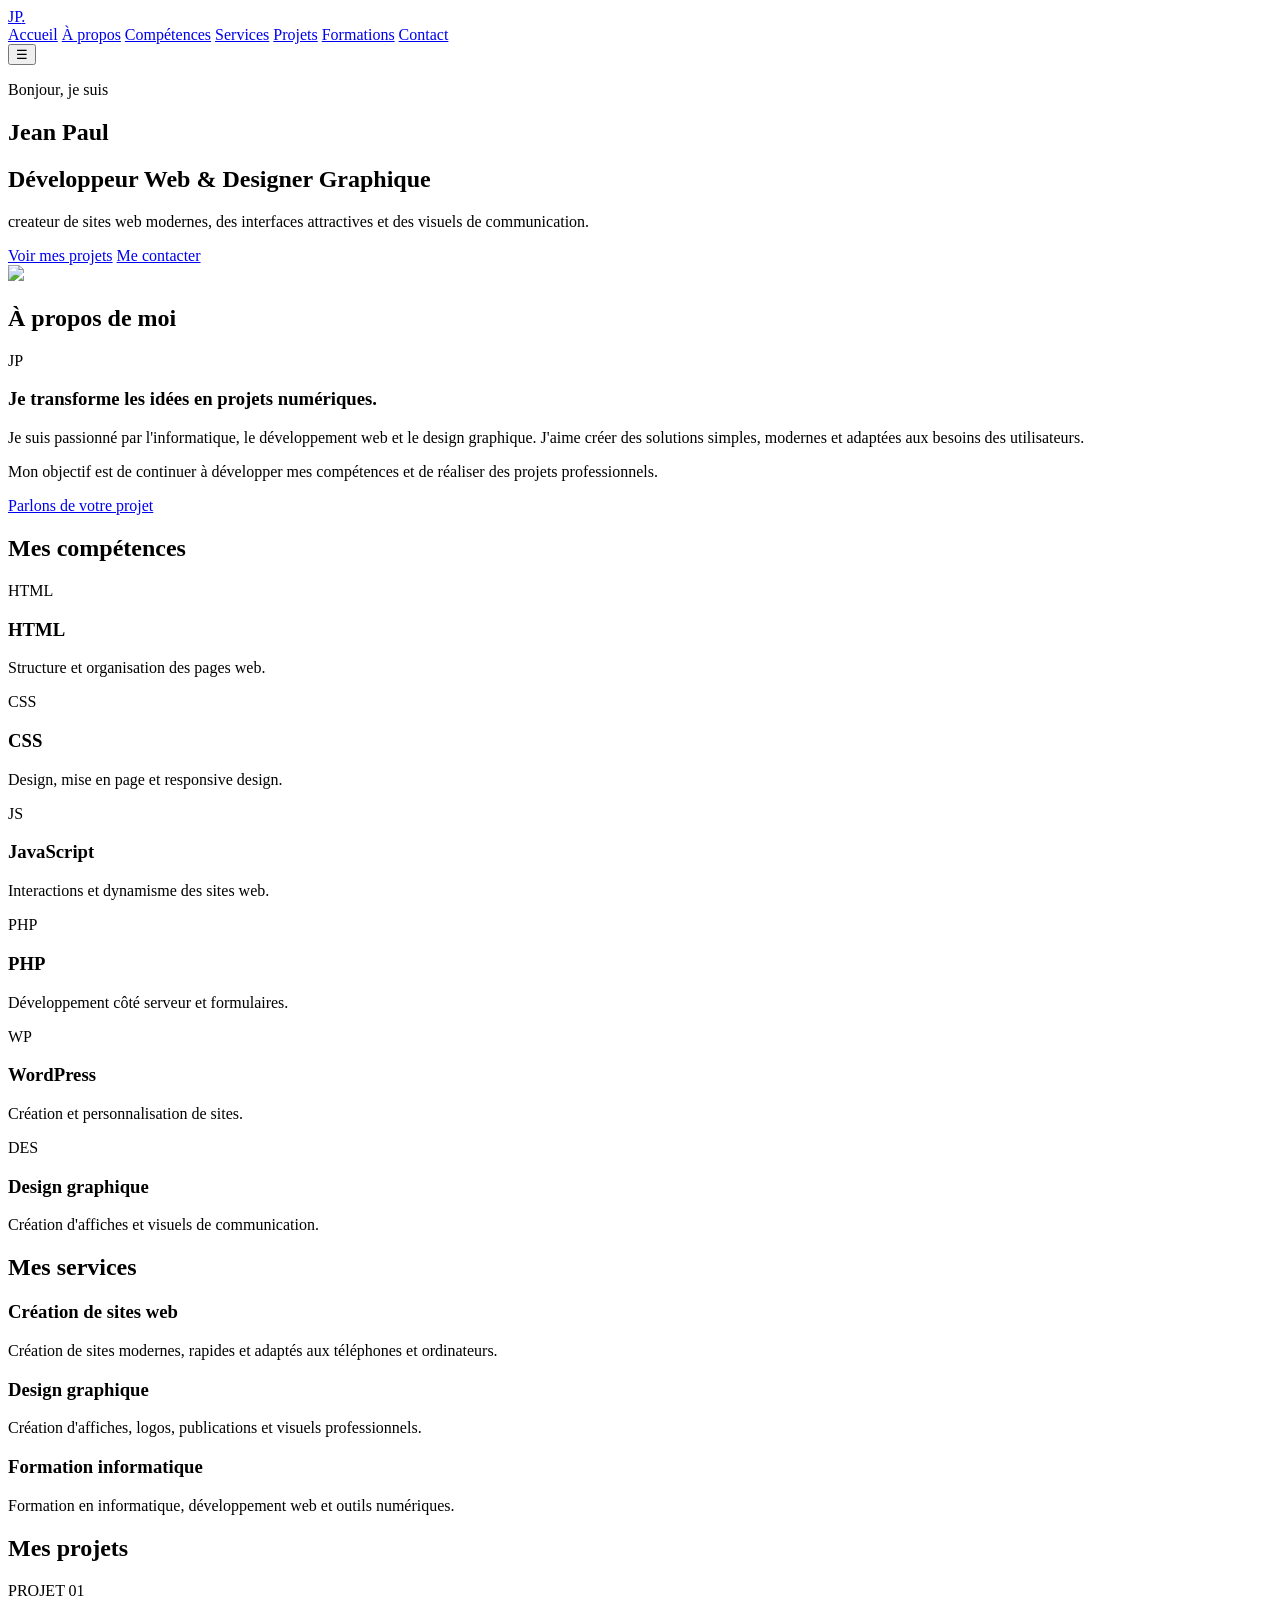
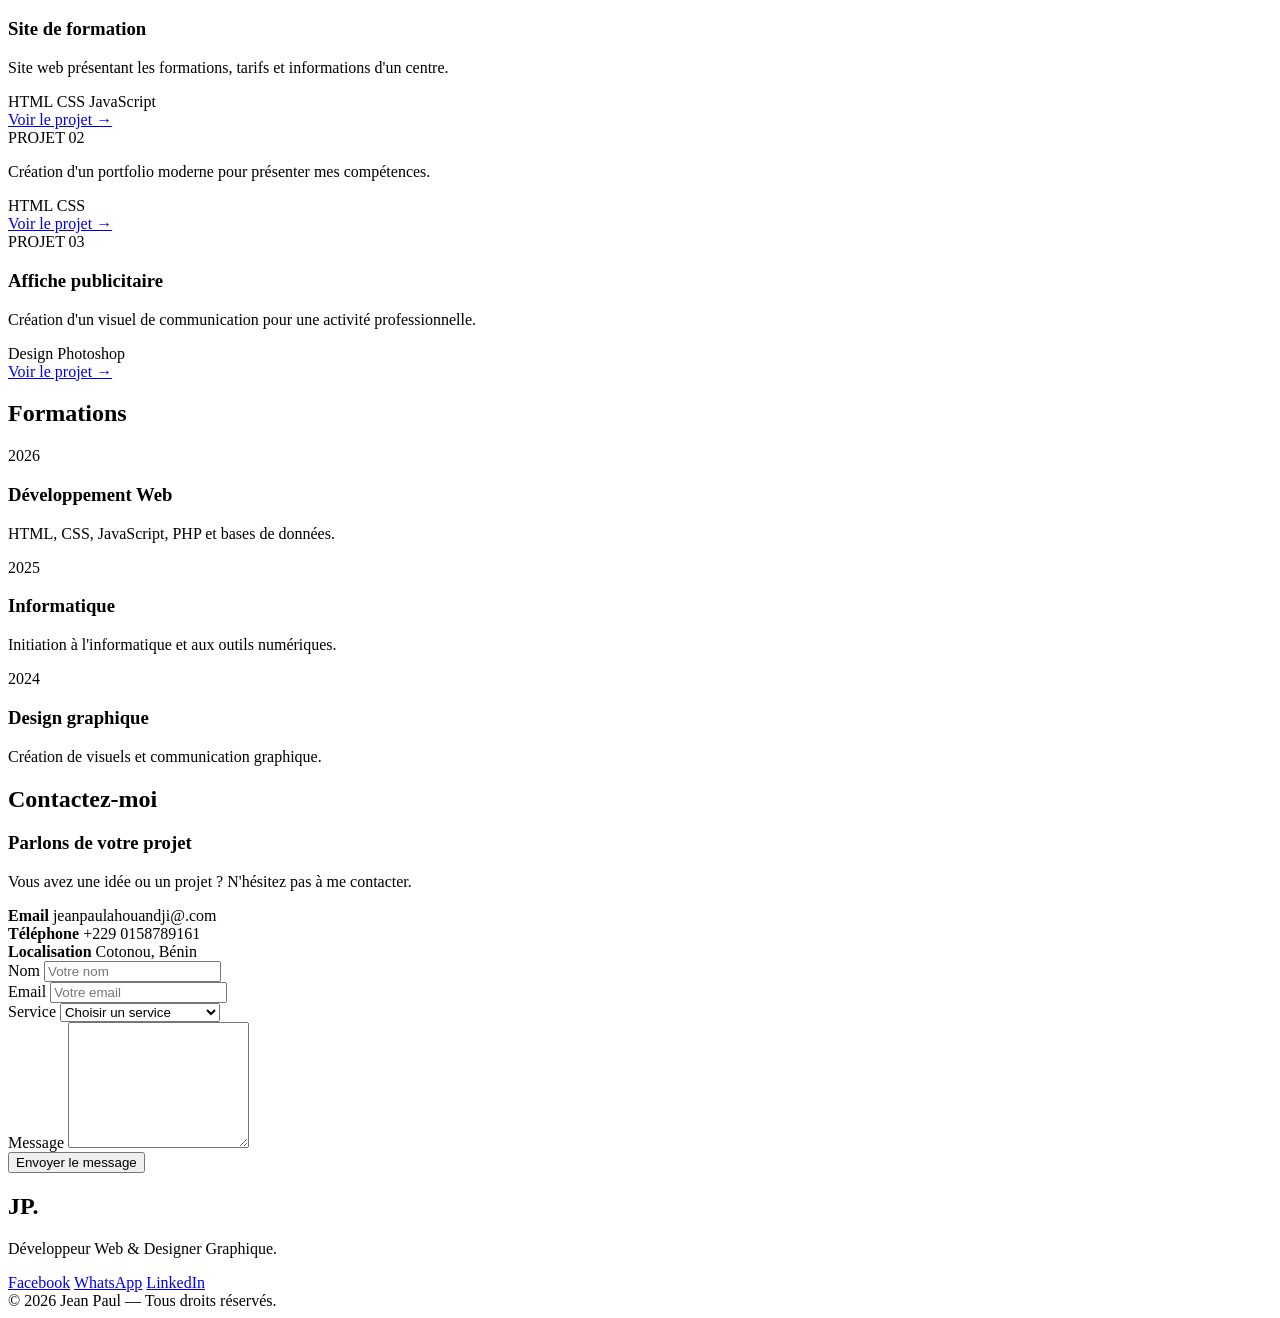
==== index.html @ d979c280 "Create index.html" ====
<!DOCTYPE html>
<html lang="fr">
<head>
    <meta charset="UTF-8">
    <meta name="viewport" content="width=device-width, initial-scale=1.0">

    <title>Jean Paul | Portfolio</title>

    <link rel="stylesheet" href="ptfoli.css">
</head>

<body>

    <header class="header">

        <a href="#accueil" class="logo">
            JP<span>.</span>
        </a>

        <nav class="navbar">
            <a href="#accueil">Accueil</a>
            <a href="#apropos">À propos</a>
            <a href="#competences">Compétences</a>
            <a href="#services">Services</a>
            <a href="#projets">Projets</a>
            <a href="#formations">Formations</a>
            <a href="#contact">Contact</a>
        </nav>

        <button class="menu-btn" id="menuBtn">☰</button>

    </header>

    <section class="hero" id="accueil">

        <div class="hero-content">

            <p class="intro">Bonjour, je suis</p>

            <h1>Jean Paul</h1>

            <h2>Développeur Web & Designer Graphique</h2>

            <p>
               createur  de sites web modernes, des interfaces
                attractives et des visuels de communication.
            </p>

            <div class="hero-buttons">
                <a href="#projets" class="btn">Voir mes projets</a>
                <a href="#contact" class="btn btn-outline">
                    Me contacter
                </a>
            </div>

        </div>

        <div class="hero-image">
            <div class="profile">
              <img src="profil.png"
            </div>
        </div>
            <path
                d="M0,160
                C240,80 400,100 600,160
                C800,220 1000,260 1200,180
                C1300,140 1370,120 1440,150
                L1440,320
                L0,320 Z">
            </path>
    </section>
    <section class="section" id="apropos">

        <div class="section-title">

            <h2>À propos de moi</h2>
        </div>

        <div class="about">

            <div class="about-image">
                <div class="about-box">
                    JP
                </div>
            </div>

            <div class="about-content">

                <h3>Je transforme les idées en projets numériques.</h3>

                <p>
                    Je suis passionné par l'informatique, le développement
                    web et le design graphique. J'aime créer des solutions
                    simples, modernes et adaptées aux besoins des utilisateurs.
                </p>

                <p>
                    Mon objectif est de continuer à développer mes
                    compétences et de réaliser des projets professionnels.
                </p>

                <a href="#contact" class="btn">
                    Parlons de votre projet
                </a>

            </div>

        </div>

    </section>


    <section class="section skills-section" id="competences">

        <div class="section-title">

            <h2>Mes compétences</h2>
        </div>

        <div class="skills">

            <div class="skill-card">
                <div class="skill-icon">HTML</div>
                <h3>HTML</h3>
                <p>Structure et organisation des pages web.</p>

            </div>

            <div class="skill-card">
                <div class="skill-icon">CSS</div>
                <h3>CSS</h3>
                <p>Design, mise en page et responsive design.</p>
            </div>

            <div class="skill-card">
                <div class="skill-icon">JS</div>
                <h3>JavaScript</h3>
                <p>Interactions et dynamisme des sites web.</p>
                <div class="progress">
                    <span style="width: 65%;"></span>
                </div>
            </div>

            <div class="skill-card">
                <div class="skill-icon">PHP</div>
                <h3>PHP</h3>
                <p>Développement côté serveur et formulaires.</p>
                <div class="progress">
                    <span style="width: 60%;"></span>
                </div>
            </div>

            <div class="skill-card">
                <div class="skill-icon">WP</div>
                <h3>WordPress</h3>
                <p>Création et personnalisation de sites.</p>
                <div class="progress">
                    <span style="width: 75%;"></span>
                </div>
            </div>

            <div class="skill-card">
                <div class="skill-icon">DES</div>
                <h3>Design graphique</h3>
                <p>Création d'affiches et visuels de communication.</p>
                <div class="progress">
                    <span style="width: 80%;"></span>
                </div>
            </div>

        </div>

    </section>


    <section class="section" id="services">

        <div class="section-title">
            <h2>Mes services</h2>
        </div>

        <div class="services">

            <div class="service-card">
                <div class="service-icon"></div>
                <h3>Création de sites web</h3>
                <p>
                    Création de sites modernes, rapides et adaptés
                    aux téléphones et ordinateurs.
                </p>
            </div>

            <div class="service-card">
                <div class="service-icon"></div>
                <h3>Design graphique</h3>
                <p>
                    Création d'affiches, logos, publications
                    et visuels professionnels.
                </p>
            </div>

            <div class="service-card">
                <div class="service-icon"></div>
                <h3>Formation informatique</h3>
                <p>
                    Formation en informatique, développement web
                    et outils numériques.
                </p>
            </div>

        </div>

    </section>



    <section class="section projects-section" id="projets">

        <div class="section-title">
            <h2>Mes projets</h2>
        </div>

        <div class="projects">

            <article class="project-card">

                <div class="project-image">
                    PROJET 01
                </div>

                <div class="project-content">
                    <h3>Site de formation</h3>

                    <p>
                        Site web présentant les formations,
                        tarifs et informations d'un centre.
                    </p>

                    <div class="tags">
                        <span>HTML</span>
                        <span>CSS</span>
                        <span>JavaScript</span>
                    </div>

                    <a href="http://localhost:8158/devoir.html" class="project-link">
                        Voir le projet →
                    </a>
                </div>

            </article>


            <article class="project-card">

                <div class="project-image">
                    PROJET 02
                </div>

                <div class="project-content">

                    <p>
                        Création d'un portfolio moderne
                        pour présenter mes compétences.
                    </p>

                    <div class="tags">
                        <span>HTML</span>
                        <span>CSS</span>
                    </div>

                    <a href="http://localhost:8158/devoir.html" class="project-link">
                        Voir le projet →
                    </a>
                </div>

            </article>


            <article class="project-card">

                <div class="project-image">
                    PROJET 03
                </div>

                <div class="project-content">
                    <h3>Affiche publicitaire</h3>

                    <p>
                        Création d'un visuel de communication
                        pour une activité professionnelle.
                    </p>

                    <div class="tags">
                        <span>Design</span>
                        <span>Photoshop</span>
                    </div>

                    <a href="http://localhost:8158/devoir.html" class="project-link">
                        Voir le projet →
                    </a>
                </div>

            </article>

        </div>

    </section>


    <section class="section" id="formations">

        <div class="section-title">

            <h2>Formations</h2>
        </div>

        <div class="timeline">

            <div class="timeline-item">
                <div class="timeline-date">2026</div>

                <div class="timeline-content">
                    <h3>Développement Web</h3>
                    <p>
                        HTML, CSS, JavaScript, PHP et bases de données.
                    </p>
                </div>
            </div>

            <div class="timeline-item">
                <div class="timeline-date">2025</div>

                <div class="timeline-content">
                    <h3>Informatique</h3>
                    <p>
                        Initiation à l'informatique et aux outils numériques.
                    </p>
                </div>
            </div>

            <div class="timeline-item">
                <div class="timeline-date">2024</div>

                <div class="timeline-content">
                    <h3>Design graphique</h3>
                    <p>
                        Création de visuels et communication graphique.
                    </p>
                </div>
            </div>

        </div>

    </section>



    <section class="section contact-section" id="contact">

        <div class="section-title">
            <h2>Contactez-moi</h2>
        </div>

        <div class="contact-container">

            <div class="contact-info">

                <h3>Parlons de votre projet</h3>

                <p>
                    Vous avez une idée ou un projet ?
                    N'hésitez pas à me contacter.
                </p>

                <div class="contact-item">
                    <strong>Email</strong>
                    <span>jeanpaulahouandji@.com</span>
                </div>

                <div class="contact-item">
                    <strong> Téléphone</strong>
                    <span>+229 0158789161</span>
                </div>

                <div class="contact-item">
                    <strong> Localisation</strong>
                    <span>Cotonou, Bénin</span>
                </div>

            </div>


            <form class="contact-form" id="contactForm">

                <div class="form-group">
                    <label for="nom">Nom</label>
                    <input
                        type="text"
                        id="nom"
                        placeholder="Votre nom"
                        required>
                </div>

                <div class="form-group">
                    <label for="email">Email</label>
                    <input
                        type="email"
                        id="email"
                        placeholder="Votre email"
                        required>
                </div>

                <div class="form-group">
                    <label for="service">Service</label>

                    <select id="service">

                        <option value="">
                            Choisir un service
                        </option>

                        <option value="site">
                            Création de site web
                        </option>

                        <option value="design">
                            Design graphique
                        </option>

                        <option value="formation">
                            Formation informatique
                        </option>

                    </select>

                </div>

                <div class="form-group">
                    <label for="message">Message</label>

                    <textarea
                        id="message"
                        rows="8"
                        placeholder="Votre message"
                        required>
                    </textarea>

                </div>

                <button type="submit" class="btn">
                    Envoyer le message
                </button>

            </form>

        </div>

    </section>



    <footer class="footer">

        <div class="footer-content">

            <div>
                <h2>JP<span>.</span></h2>
                <p>
                    Développeur Web & Designer Graphique.
                </p>
            </div>

            <div class="socials">
                <a href="jp ahouandji">Facebook</a>
                <a href="0158789161">WhatsApp</a>
                <a href="jean paul ahouandji">LinkedIn</a>
            </div>

        </div>

        <div class="copyright">
            © 2026 Jean Paul — Tous droits réservés.
        </div>

    </footer>



</body>
</html>
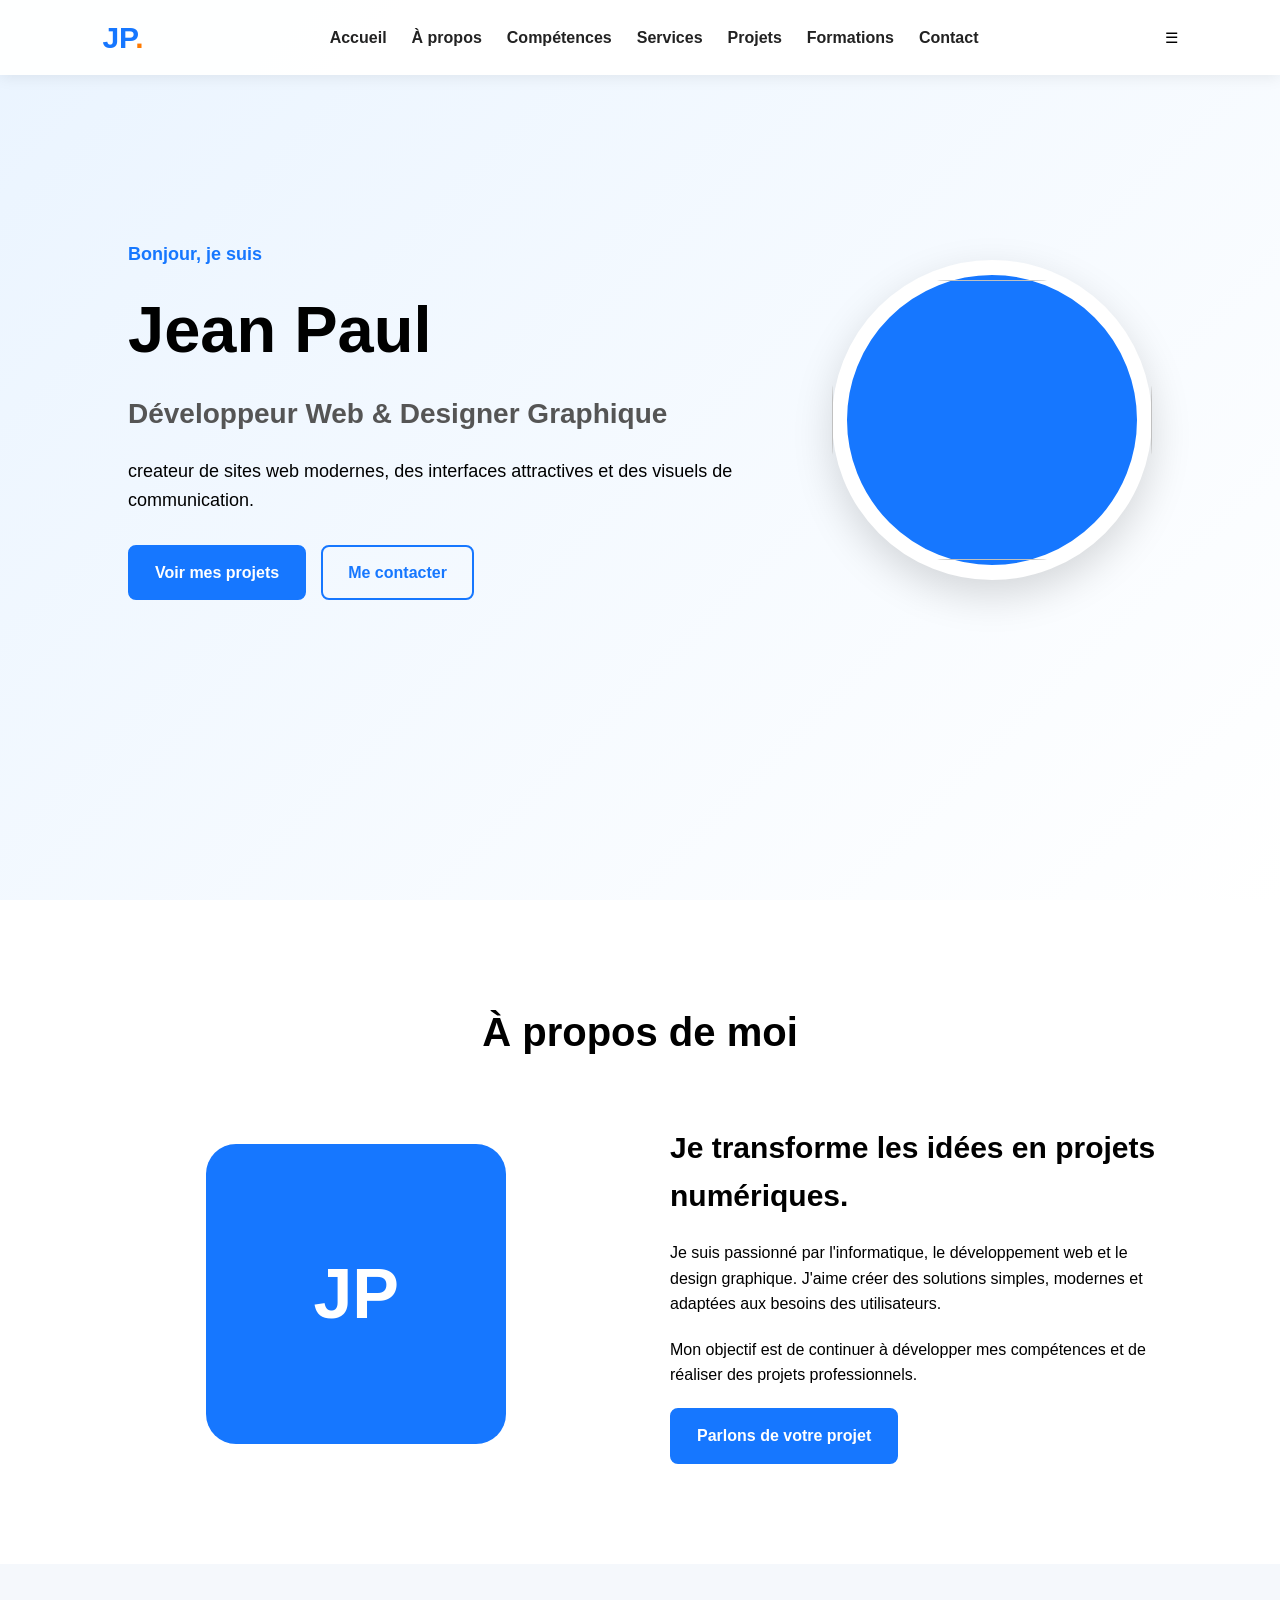
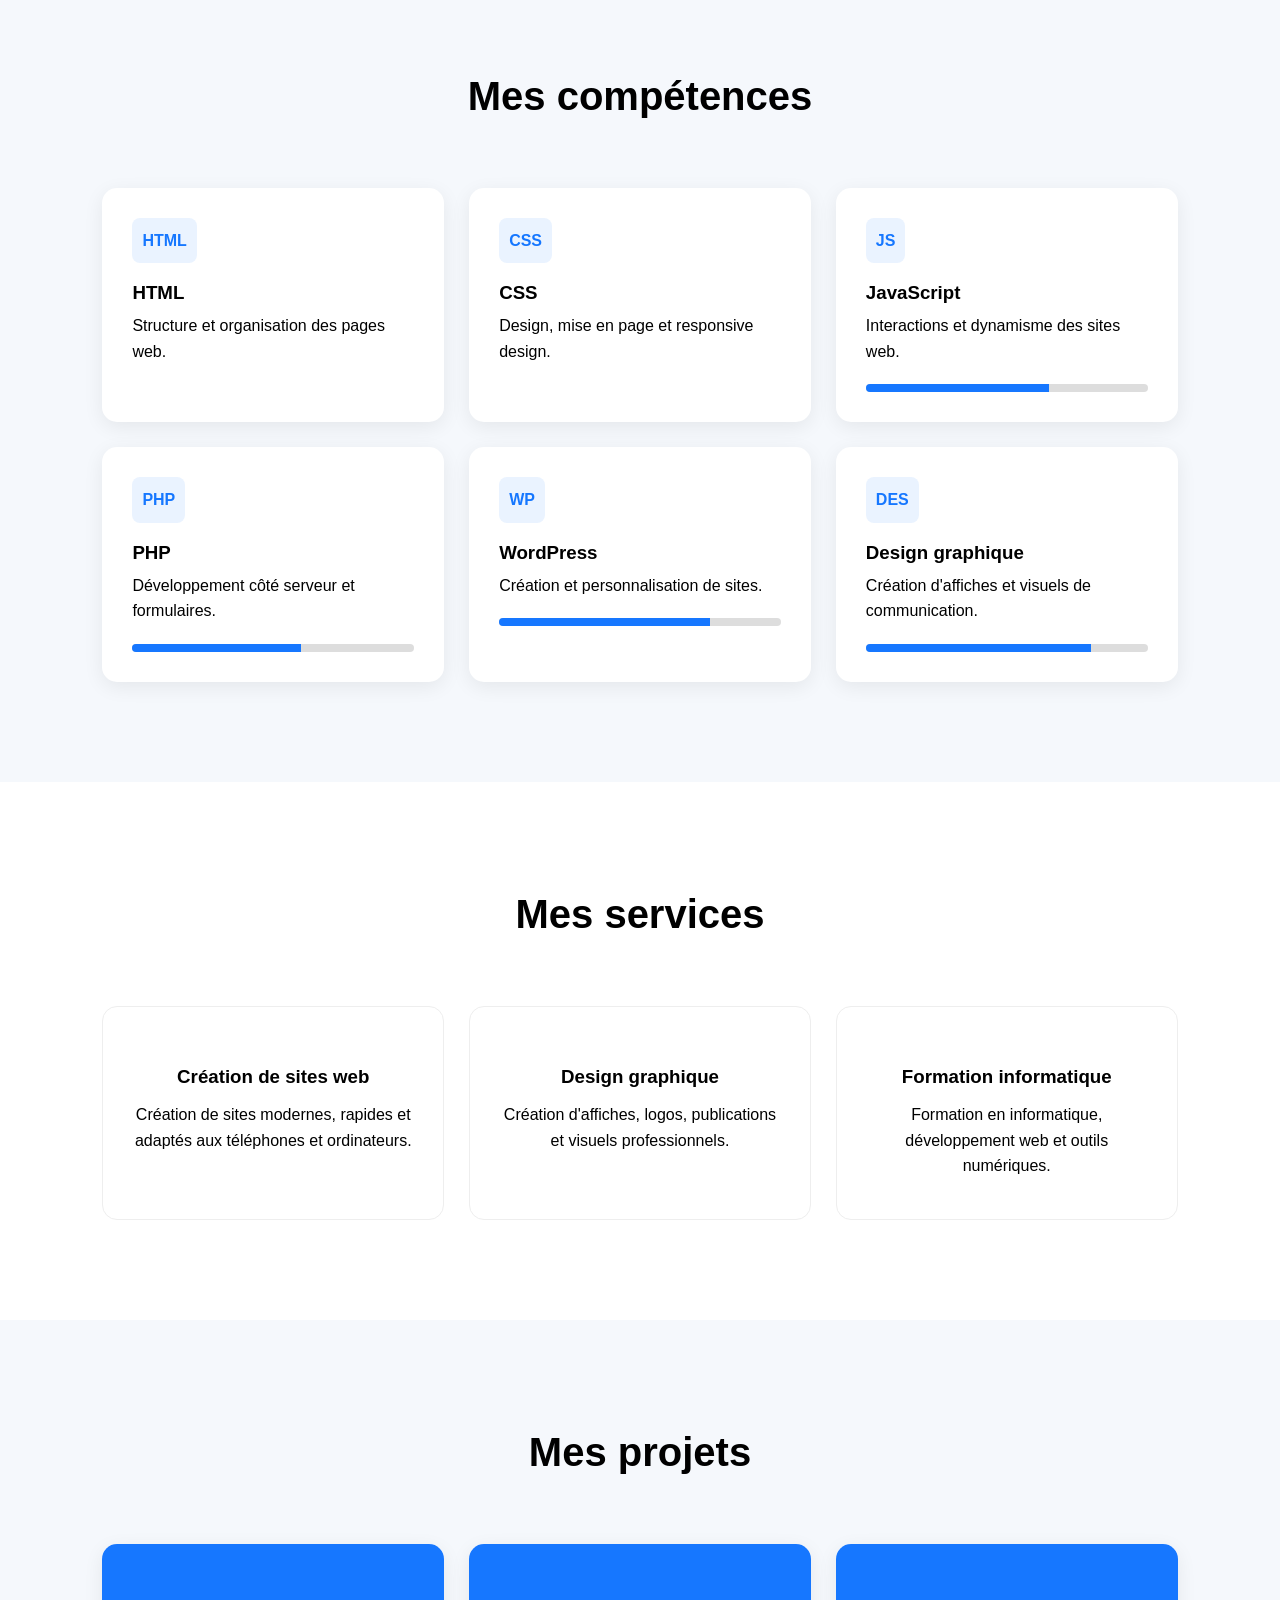
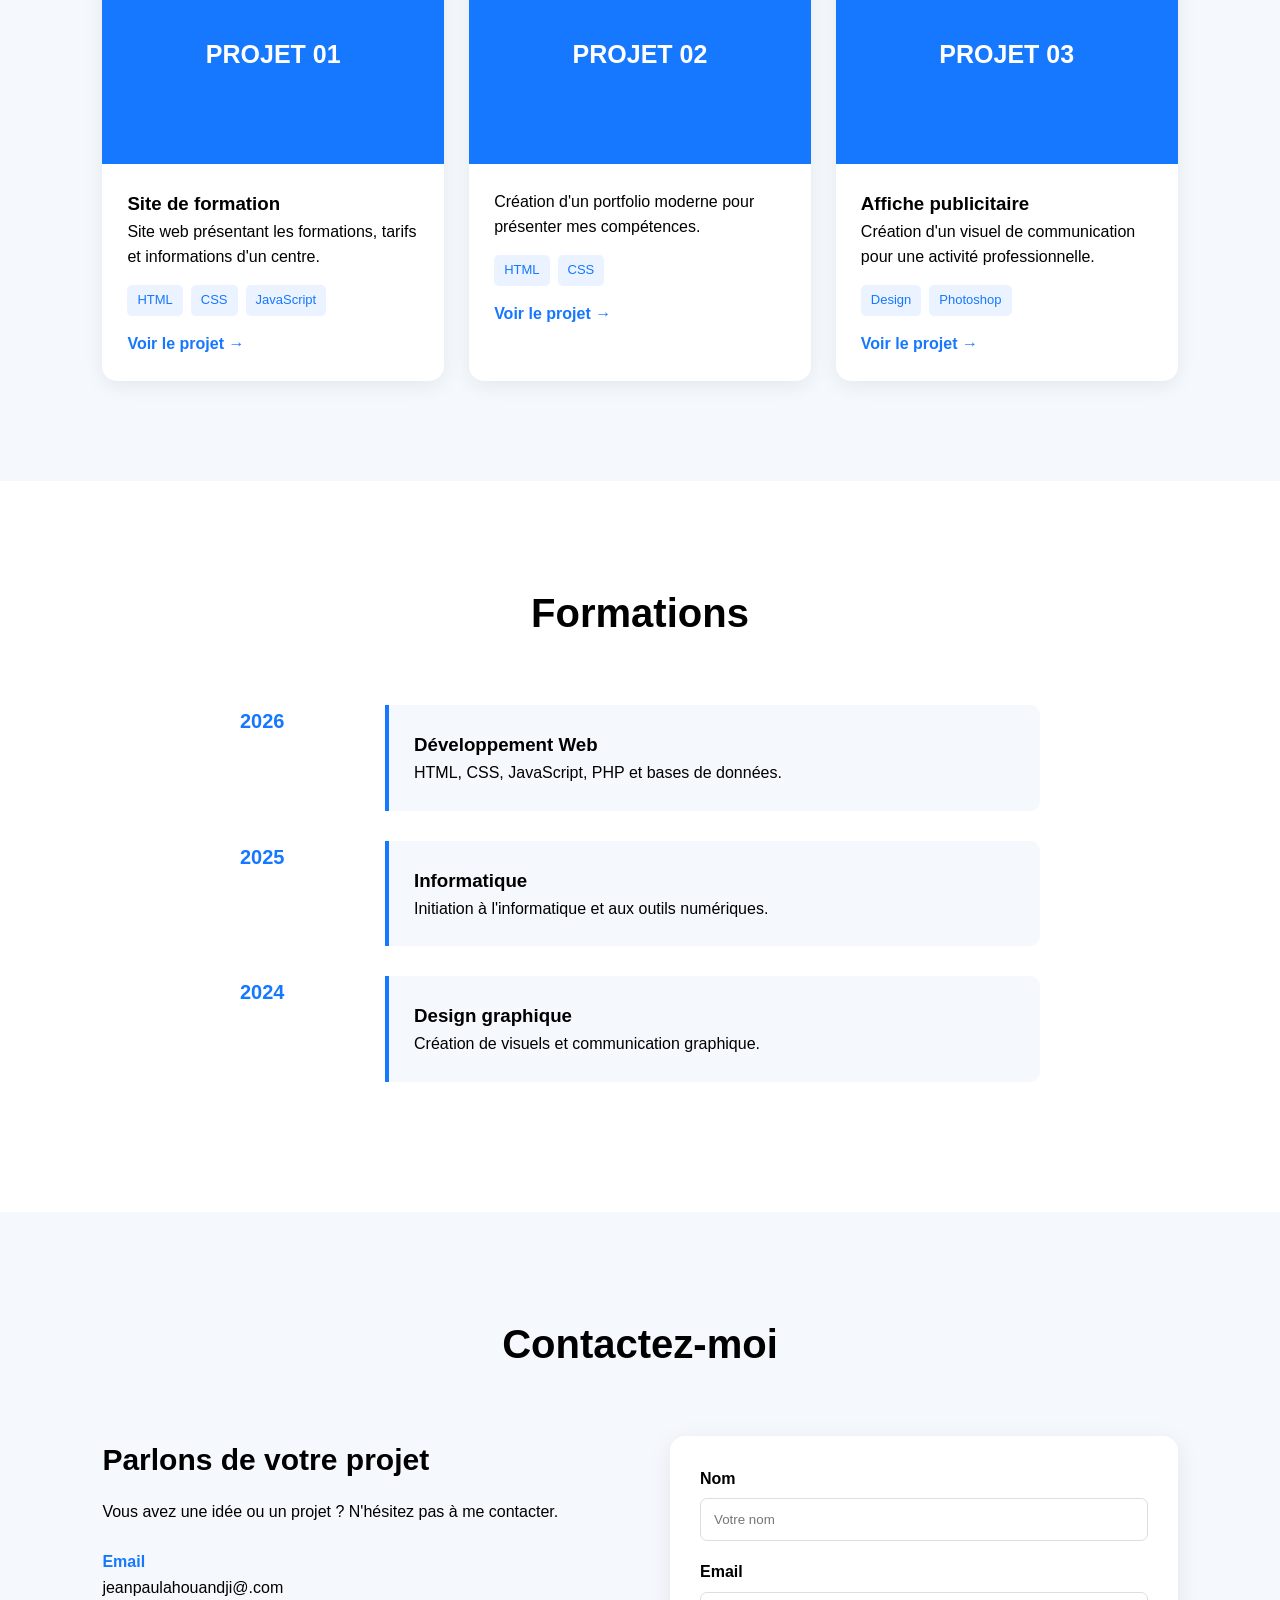
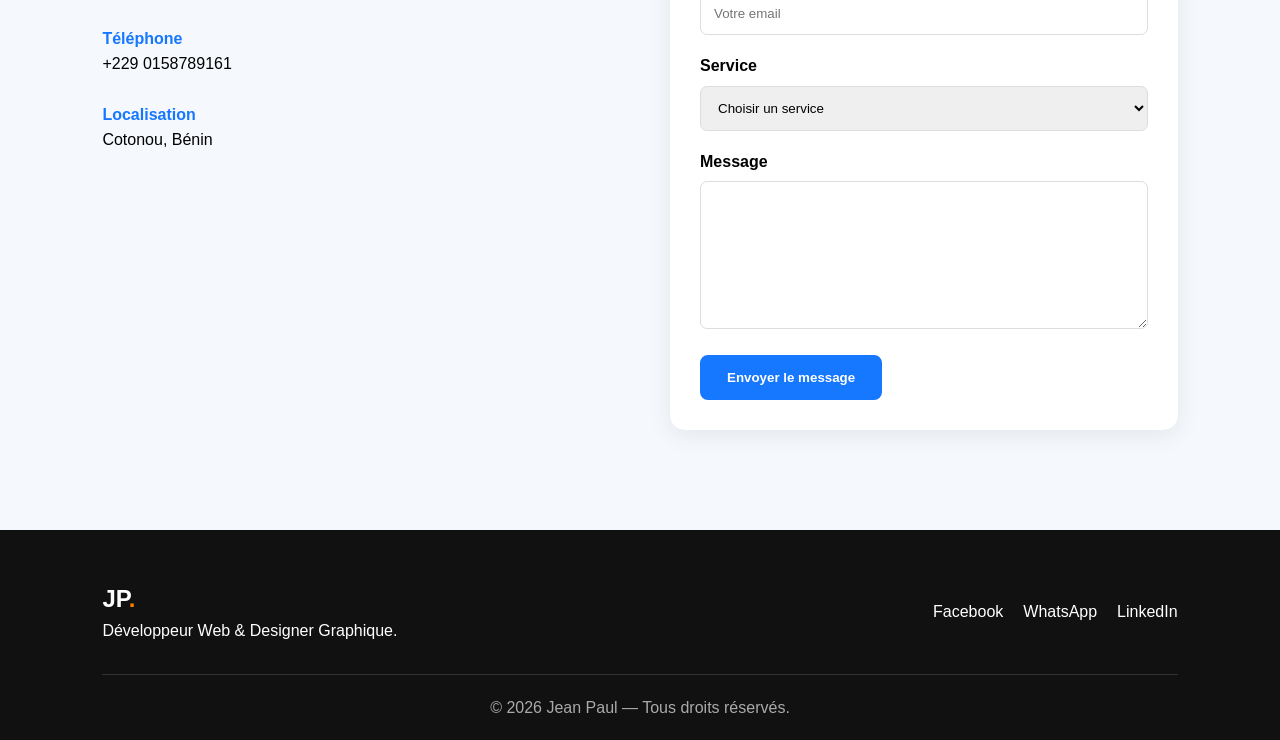
==== commit 264d8604: "Update index.html" ====
--- a/index.html
+++ b/index.html
@@ -6,7 +6,7 @@
 
     <title>Jean Paul | Portfolio</title>
 
-    <link rel="stylesheet" href="ptfoli.css">
+    <link rel="stylesheet" href="Ptfoli.css">
 </head>
 
 <body>
--- a/Ptfoli.css
+++ b/Ptfoli.css
@@ -0,0 +1,736 @@
+
+
+* {
+    margin: 0;
+    padding: 0;
+    box-sizing: border-box;
+}
+
+html {
+    scroll-behavior: smooth;
+}
+
+body {
+    font-family: Arial, sans-serif;
+    color: black;
+    background-image:url="Bobo.png";
+    line-height: 1.6;
+  background-image:
+}
+
+a {
+    text-decoration: none;
+}
+
+ul {
+    list-style: none;
+}
+
+
+
+.header {
+    position: fixed;
+    top: 0;
+    left: 0;
+    width: 100%;
+    height: 75px;
+
+    display: flex;
+    align-items: center;
+    justify-content: space-between;
+
+    padding: 0 8%;
+
+    background: rgba(255, 255, 255, 0.95);
+
+    box-shadow: 0 2px 15px rgba(0, 0, 0, 0.08);
+
+    z-index: 1000;
+}
+
+.logo {
+    font-size: 30px;
+    font-weight: bold;
+    color: #1677ff;
+}
+
+.logo span,
+.footer span {
+    color: #ff7a00;
+}
+
+.navbar {
+    display: flex;
+    gap: 25px;
+}
+
+.navbar a {
+    color: #222;
+    font-weight: 600;
+    transition: 0.3s;
+}
+
+.navbar a:hover {
+    color: #1677ff;
+}
+
+.menu-btn {
+    display: flex;
+    border: none;
+    background: none;
+    font-size: 15px;
+    cursor: pointer;
+  
+  
+}
+
+
+
+.hero {
+    min-height: 100vh;
+
+    position: relative;
+    overflow: hidden;
+
+    display: flex;
+    align-items: center;
+    justify-content: space-between;
+
+    padding: 120px 10% 180px;
+
+    background: linear-gradient(
+        135deg,
+        #eaf4ff,
+        #ffffff
+    );
+}
+
+.hero-content {
+    max-width: 650px;
+    position: relative;
+    z-index: 2;
+}
+
+.intro {
+    color: #1677ff;
+    font-size: 20px;
+    font-weight: bold;
+}
+
+.hero h1 {
+    font-size: 65px;
+    margin: 10px 0;
+}
+
+.hero h2 {
+    color: #555;
+    font-size: 28px;
+    margin-bottom: 20px;
+}
+
+.hero-content > p {
+    font-size: 18px;
+}
+
+.hero-buttons {
+    display: flex;
+    gap: 15px;
+    margin-top: 30px;
+}
+
+.btn {
+    display: inline-block;
+
+    padding: 13px 25px;
+
+    border-radius: 8px;
+
+    background: #1677ff;
+    color: white;
+
+    border: 2px solid #1677ff;
+
+    font-weight: bold;
+
+    cursor: pointer;
+
+    transition: 0.3s;
+}
+
+.btn:hover {
+    background: #0d5dcc;
+    transform: translateY(-3px);
+}
+
+.btn-outline {
+    background: transparent;
+    color: #1677ff;
+}
+
+.btn-outline:hover {
+    color: white;
+}
+
+.hero-image {
+    position: relative;
+    z-index: 2;
+ 
+}
+div img {
+   width:320px;
+  height:280px;
+  border-radius:120px;
+}
+.profile {
+    width: 320px;
+    height: 320px;
+
+    border-radius: 50%;
+
+    display: flex;
+    align-items: center;
+    justify-content: center;
+
+    background: #1677ff;
+
+    color: white;
+
+    font-size: 80px;
+    font-weight: bold;
+
+    border: 15px solid white;
+
+    box-shadow: 0 15px 40px rgba(0, 0, 0, 0.15);
+}
+
+
+
+
+.wave {
+    position: absolute;
+
+    bottom: -1px;
+    left: 0;
+
+    width: 100%;
+    height: 180px;
+}
+
+.wave path {
+    fill: white;
+}
+
+
+.section {
+    padding: 100px 8%;
+}
+
+.section-title {
+    text-align: center;
+    margin-bottom: 60px;
+}
+
+.section-title p {
+    color: #1677ff;
+    font-weight: bold;
+}
+
+.section-title h2 {
+    font-size: 40px;
+}
+
+.about {
+    max-width: 1100px;
+    margin: auto;
+
+    display: grid;
+    grid-template-columns: 1fr 1fr;
+    gap: 60px;
+
+    align-items: center;
+}
+
+.about-image {
+    display: flex;
+    justify-content: center;
+}
+
+.about-box {
+    width: 300px;
+    height: 300px;
+
+    display: flex;
+    justify-content: center;
+    align-items: center;
+
+    border-radius: 30px;
+
+    background: #1677ff;
+
+    color: white;
+
+    font-size: 70px;
+    font-weight: bold;
+}
+
+.about-content h3 {
+    font-size: 30px;
+    margin-bottom: 20px;
+}
+
+.about-content p {
+    margin-bottom: 20px;
+}
+
+
+
+.skills-section {
+    background: #f5f8fc;
+}
+
+.skills {
+    max-width: 1200px;
+    margin: auto;
+
+    display: grid;
+    grid-template-columns: repeat(3, 1fr);
+    gap: 25px;
+}
+
+.skill-card {
+    padding: 30px;
+
+    background: white;
+
+    border-radius: 15px;
+
+    box-shadow: 0 5px 20px rgba(0, 0, 0, 0.07);
+
+    transition: 0.3s;
+}
+
+.skill-card:hover {
+    transform: translateY(-8px);
+}
+
+.skill-icon {
+    display: inline-flex;
+
+    padding: 10px;
+
+    background: #eaf3ff;
+    color: #1677ff;
+
+    font-weight: bold;
+
+    border-radius: 8px;
+}
+
+.skill-card h3 {
+    margin: 15px 0 5px;
+}
+
+.progress {
+    height: 8px;
+
+    margin-top: 20px;
+
+    background: #ddd;
+
+    border-radius: 20px;
+
+    overflow: hidden;
+}
+
+.progress span {
+    display: block;
+
+    height: 100%;
+
+    background: #1677ff;
+}
+
+
+
+.services {
+    max-width: 1100px;
+    margin: auto;
+
+    display: grid;
+    grid-template-columns: repeat(3, 1fr);
+
+    gap: 25px;
+}
+
+.service-card {
+    text-align: center;
+
+    padding: 40px 25px;
+
+    border: 1px solid #eee;
+
+    border-radius: 15px;
+
+    transition: 0.3s;
+}
+
+.service-card:hover {
+    transform: translateY(-8px);
+    box-shadow: 0 10px 30px rgba(0, 0, 0, 0.1);
+}
+
+.service-icon {
+    font-size: 45px;
+    margin-bottom: 15px;
+}
+
+.service-card h3 {
+    margin-bottom: 10px;
+}
+
+
+
+
+.projects-section {
+    background: #f5f8fc;
+}
+
+.projects {
+    max-width: 1200px;
+    margin: auto;
+
+    display: grid;
+    grid-template-columns: repeat(3, 1fr);
+
+    gap: 25px;
+}
+
+.project-card {
+    background: white;
+    border-radius: 15px;
+
+    overflow: hidden;
+
+    box-shadow: 0 5px 20px rgba(0, 0, 0, 0.07);
+
+    transition: 0.3s;
+}
+
+.project-card:hover {
+    transform: translateY(-8px);
+}
+
+.project-image {
+    height: 220px;
+
+    display: flex;
+    justify-content: center;
+    align-items: center;
+
+    background: #1677ff;
+
+    color: white;
+
+    font-size: 25px;
+    font-weight: bold;
+}
+
+.project-content {
+    padding: 25px;
+}
+
+.tags {
+    display: flex;
+    gap: 8px;
+    flex-wrap: wrap;
+
+    margin: 15px 0;
+}
+
+.tags span {
+    padding: 5px 10px;
+
+    background: #eaf3ff;
+    color: #1677ff;
+
+    border-radius: 5px;
+
+    font-size: 13px;
+}
+
+.project-link {
+    color: #1677ff;
+    font-weight: bold;
+}
+
+
+
+.timeline {
+    max-width: 800px;
+    margin: auto;
+}
+
+.timeline-item {
+    display: grid;
+    grid-template-columns: 120px 1fr;
+
+    gap: 25px;
+
+    margin-bottom: 30px;
+}
+
+.timeline-date {
+    color: #1677ff;
+    font-weight: bold;
+    font-size: 20px;
+}
+
+.timeline-content {
+    padding: 25px;
+
+    border-left: 4px solid #1677ff;
+
+    background: #f5f8fc;
+
+    border-radius: 0 10px 10px 0;
+}
+
+
+
+
+.contact-section {
+    background: #f5f8fc;
+}
+
+.contact-container {
+    max-width: 1100px;
+    margin: auto;
+
+    display: grid;
+    grid-template-columns: 1fr 1fr;
+
+    gap: 60px;
+}
+
+.contact-info h3 {
+    font-size: 30px;
+    margin-bottom: 15px;
+}
+
+.contact-item {
+    margin-top: 25px;
+
+    display: flex;
+    flex-direction: column;
+}
+
+.contact-item strong {
+    color: #1677ff;
+}
+
+.contact-form {
+    background: white;
+
+    padding: 30px;
+
+    border-radius: 15px;
+
+    box-shadow: 0 5px 25px rgba(0, 0, 0, 0.08);
+}
+
+.form-group {
+    margin-bottom: 18px;
+}
+
+.form-group label {
+    display: block;
+    margin-bottom: 7px;
+    font-weight: bold;
+}
+
+.form-group input,
+.form-group select,
+.form-group textarea {
+    width: 100%;
+
+    padding: 13px;
+
+    border: 1px solid #ddd;
+
+    border-radius: 7px;
+
+    font-family: inherit;
+
+    outline: none;
+}
+
+.form-group input:focus,
+.form-group select:focus,
+.form-group textarea:focus {
+    border-color: #1677ff;
+}
+
+.footer {
+    padding: 50px 8% 20px;
+
+    background: #111;
+    color: white;
+}
+
+.footer-content {
+    display: flex;
+
+    justify-content: space-between;
+    align-items: center;
+
+    margin-bottom: 30px;
+}
+
+.socials {
+    display: flex;
+    gap: 20px;
+}
+
+.socials a {
+    color: white;
+
+    transition: 0.3s;
+}
+
+.socials a:hover {
+    color: #1677ff;
+}
+
+.copyright {
+    text-align: center;
+
+    padding-top: 20px;
+
+    border-top: 1px solid #333;
+
+    color: #aaa;
+}
+
+
+
+
+@media (max-width: 900px) {
+
+    .navbar {
+        position: absolute;
+
+        top: 75px;
+        left: 0;
+
+        width: 100%;
+
+        display: none;
+        flex-direction: column;
+
+        padding: 20px;
+
+        background: white;
+
+        box-shadow: 0 5px 15px rgba(0,0,0,0.1);
+    }
+
+    .navbar.active {
+        display: flex;
+    }
+
+    .menu-btn {
+        display: block;
+    }
+
+    .hero {
+        flex-direction: column;
+
+        text-align: center;
+
+        padding-top: 130px;
+    }
+
+    .hero-buttons {
+        justify-content: center;
+    }
+
+    .hero-image {
+        margin-top: 50px;
+    }
+
+    .profile {
+        width: 230px;
+        height: 230px;
+        font-size: 60px;
+    }
+
+    .about,
+    .contact-container {
+        grid-template-columns: 1fr;
+    }
+
+    .skills,
+    .services,
+    .projects {
+        grid-template-columns: 1fr 1fr;
+    }
+}
+
+
+@media (max-width: 600px) {
+
+    .header {
+        padding: 0 5%;
+    }
+
+    .hero {
+        padding-left: 5%;
+        padding-right: 5%;
+    }
+
+    .hero h1 {
+        font-size: 45px;
+    }
+
+    .hero h2 {
+        font-size: 22px;
+    }
+
+    .hero-buttons {
+        flex-direction: column;
+    }
+
+    .section {
+        padding: 70px 5%;
+    }
+
+    .section-title h2 {
+        font-size: 32px;
+    }
+
+    .skills,
+    .services,
+    .projects {
+        grid-template-columns: 1fr;
+    }
+
+    .about-box {
+        width: 230px;
+        height: 230px;
+    }
+
+    .timeline-item {
+        grid-template-columns: 1fr;
+    }
+
+    .footer-content {
+        flex-direction: column;
+        gap: 25px;
+        text-align: center;
+    }
+
+    .socials {
+        flex-wrap: wrap;
+        justify-content: center;
+    }
+}
